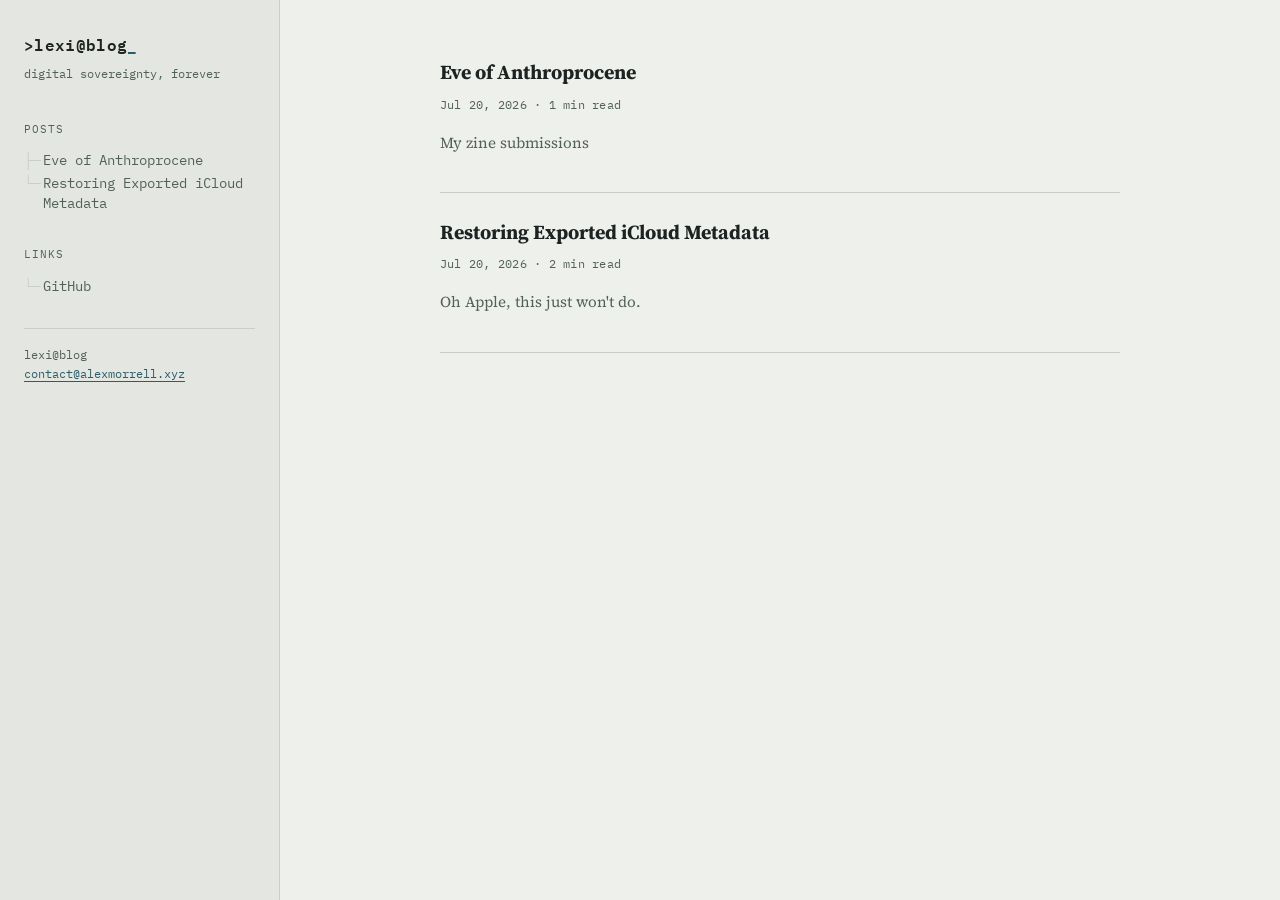
==== docs/index.html @ f2d98e7b "added forwarded site email to sidebar" ====
<!DOCTYPE html>
<html lang="en">
<head>
<meta charset="UTF-8">
<meta name="viewport" content="width=device-width, initial-scale=1.0">
<title>lexi@blog</title>
<meta name="description" content="digital sovereignty, forever">
<link rel="preconnect" href="https://fonts.googleapis.com">
<link href="https://fonts.googleapis.com/css2?family=IBM+Plex+Mono:wght@400;500;600&family=Source+Serif+4:opsz,wght@8..60,400;8..60,600&display=swap" rel="stylesheet">
<link rel="stylesheet" href="static/style.css">
</head>
<body>
<div class="scrim" id="scrim"></div>
<button class="nav-toggle" id="navToggle">&gt; cd ~<span class="cursor">_</span></button>
<div class="shell">
  <nav class="sidebar" id="sidebar">
    <div class="site-id">
      <a href="index.html">
        <div class="site-title">&gt;lexi@blog<span class="cursor">_</span> </div>
        <div class="site-tagline">digital sovereignty, forever</div>
      </a>
    </div>

<p class="nav-label">Posts</p>
<ul class="tree">
<li><a href="eve-of-anthroprocene.html">Eve of Anthroprocene</a></li><li><a href="restoring-exported-icloud-metadata.html">Restoring Exported iCloud Metadata</a></li></ul>

    <p class="nav-label">Links</p>
    <ul class="tree">
<li><a href="https://github.com/ascii-lexi">GitHub</a></li>    </ul>
    <div class="sidebar-footer">lexi@blog <br> <a href="mailto:contact@alexmorrell.xyz">contact@alexmorrell.xyz</a> </div>
  </nav>

  <main class="content">
    <div class="content-inner">
<ul class="post-list">
  <li>
    <h2 class="post-entry-title"><a href="eve-of-anthroprocene.html">Eve of Anthroprocene</a></h2>
    <div class="post-entry-meta">Jul 20, 2026 &middot; 1 min read</div>
    <div class="post-entry-excerpt"><p>My zine submissions</p></div>
  </li>
  <li>
    <h2 class="post-entry-title"><a href="restoring-exported-icloud-metadata.html">Restoring Exported iCloud Metadata</a></h2>
    <div class="post-entry-meta">Jul 20, 2026 &middot; 2 min read</div>
    <div class="post-entry-excerpt"><p>Oh Apple, this just won't do.</p></div>
  </li>
</ul>
    </div>
  </main>
</div>

<script src="static/nav.js"></script>
</body>
</html>
---- docs/static/style.css ----
/* =========================================================
   DESIGN TOKENS — change these six values to reskin the site
   ========================================================= */
:root {
  --bg:        #EEF0EC;   /* page background — cool paper grey */
  --surface:   #E4E7E1;   /* sidebar / card background, one step darker */
  --ink:       #1C2321;   /* primary text */
  --ink-soft:  #52605C;   /* secondary text, metadata */
  --line:      #C9CFC7;   /* hairline borders */
  --accent:    #2B5D6B;   /* links, active nav, headings accent */
  --accent-hot:#B23B3B;   /* hover / active state, used sparingly */

  --font-display: 'IBM Plex Mono', 'SFMono-Regular', Menlo, monospace;
  --font-body:    'Source Serif 4', Georgia, 'Times New Roman', serif;
  --font-mono:    'IBM Plex Mono', 'SFMono-Regular', Menlo, monospace;

  --sidebar-w: 280px;
  --content-max: 680px;
  --radius: 3px;
}

/* =========================================================
   RESET
   ========================================================= */
*, *::before, *::after { box-sizing: border-box; }
html { -webkit-text-size-adjust: 100%; }
body {
  margin: 0;
  background: var(--bg);
  color: var(--ink);
  font-family: var(--font-body);
  font-size: 18px;
  line-height: 1.65;
  -webkit-font-smoothing: antialiased;
}
img { max-width: 100%; display: block; }
a { color: var(--accent); text-decoration-thickness: 1px; text-underline-offset: 3px; }
a:hover, a:focus-visible { color: var(--accent-hot); }
:focus-visible { outline: 2px solid var(--accent-hot); outline-offset: 2px; }

/* =========================================================
   LAYOUT SHELL
   ========================================================= */
.shell {
  display: flex;
  min-height: 100vh;
}

/* ---------- Sidebar ---------- */
.sidebar {
  width: var(--sidebar-w);
  flex-shrink: 0;
  background: var(--surface);
  border-right: 1px solid var(--line);
  padding: 2rem 1.5rem;
  position: sticky;
  top: 0;
  height: 100vh;
  overflow-y: auto;
}
.site-id { margin-bottom: 2.25rem; }
.site-id a { text-decoration: none; color: var(--ink); }
.site-title {
  font-family: var(--font-display);
  font-weight: 600;
  font-size: 1rem;
  letter-spacing: 0.02em;
  display: flex;
  align-items: center;
  gap: 0px;
}
.site-title .cursor {
  color: var(--accent);
  animation: blink 1.1s steps(1) infinite;
}
@keyframes blink { 50% { opacity: 0; } }
.site-tagline {
  font-family: var(--font-mono);
  font-size: 0.75rem;
  color: var(--ink-soft);
  margin-top: 0.35rem;
}

.nav-label {
  font-family: var(--font-mono);
  font-size: 0.7rem;
  text-transform: uppercase;
  letter-spacing: 0.08em;
  color: var(--ink-soft);
  margin: 0 0 0.75rem;
}

/* directory-tree style nav (used for both post list and TOC) */
.tree { list-style: none; margin: 0 0 2rem; padding: 0; font-family: var(--font-mono); font-size: 0.85rem; }
.tree li { position: relative; padding-left: 1.4em; margin: 0.15em 0; line-height: 1.5; }
.tree li::before {
  content: "├─";
  position: absolute;
  left: 0;
  color: var(--line);
}
.tree li:last-child::before { content: "└─"; }
.tree a {
  color: var(--ink-soft);
  text-decoration: none;
  display: inline-block;
  transition: color 0.15s ease;
}
.tree a:hover, .tree a:focus-visible { color: var(--accent-hot); }
.tree a.active { color: var(--accent); font-weight: 600; }

/* nested TOC (h3 under h2) gets a second indent level */
.tree .tree { margin: 0.15em 0 0.15em 0; padding-left: 0.9em; }

.sidebar-footer {
  font-family: var(--font-mono);
  font-size: 0.72rem;
  color: var(--ink-soft);
  border-top: 1px solid var(--line);
  padding-top: 1rem;
  margin-top: auto;
}

/* mobile drawer toggle */
.nav-toggle { display: none; }

/* ---------- Main content ---------- */
.content {
  flex: 1;
  min-width: 0;
  padding: 3.5rem 2rem 6rem;
  display: flex;
  justify-content: center;
}
.content-inner { width: 100%; max-width: var(--content-max); }

/* Post index */
.post-list { list-style: none; margin: 0; padding: 0; }
.post-list li {
  padding: 1.4rem 0;
  border-bottom: 1px solid var(--line);
}
.post-list li:first-child { padding-top: 0; }
.post-entry-title { margin: 0 0 0.35rem; font-size: 1.25rem; }
.post-entry-title a { text-decoration: none; color: var(--ink); }
.post-entry-title a:hover { color: var(--accent-hot); }
.post-entry-meta {
  font-family: var(--font-mono);
  font-size: 0.75rem;
  color: var(--ink-soft);
  letter-spacing: 0.02em;
}
.post-entry-excerpt { margin: 0.5rem 0 0; color: var(--ink-soft); font-size: 0.95rem; }

/* Post page */
.post-meta {
  font-family: var(--font-mono);
  font-size: 0.78rem;
  color: var(--ink-soft);
  letter-spacing: 0.02em;
  margin-bottom: 0.5rem;
}
.post-meta .sep { margin: 0 0.5em; color: var(--line); }
h1.post-title {
  font-family: var(--font-display);
  font-size: 1.9rem;
  line-height: 1.25;
  margin: 0.2rem 0 2rem;
  color: var(--ink);
}

.post-body h2, .post-body h3, .post-body h4 {
  font-family: var(--font-display);
  color: var(--ink);
  line-height: 1.35;
  scroll-margin-top: 2rem;
}
.post-body h2 { font-size: 1.3rem; margin: 2.6rem 0 1rem; padding-top: 0.25rem; border-top: 1px solid var(--line); }
.post-body h3 { font-size: 1.05rem; margin: 1.8rem 0 0.75rem; color: var(--accent); }
.post-body p { margin: 0 0 1.2rem; }
.post-body ul, .post-body ol { margin: 0 0 1.2rem; padding-left: 1.4em; }
.post-body li { margin: 0.3em 0; }
.post-body blockquote {
  margin: 1.5rem 0;
  padding: 0.2rem 1.2rem;
  border-left: 3px solid var(--accent);
  color: var(--ink-soft);
  font-style: italic;
}
.post-body code {
  font-family: var(--font-mono);
  font-size: 0.85em;
  background: var(--surface);
  padding: 0.15em 0.4em;
  border-radius: var(--radius);
}
.post-body pre {
  background: var(--ink);
  color: #E8E6DE;
  padding: 1rem 1.2rem;
  border-radius: var(--radius);
  overflow-x: auto;
  margin: 1.5rem 0;
  font-size: 0.85rem;
  line-height: 1.55;
}
.post-body pre code { background: none; padding: 0; color: inherit; }
.post-body hr { border: none; border-top: 1px solid var(--line); margin: 2.5rem 0; }
.post-body a { text-underline-offset: 3px; }
.post-body img { border-radius: var(--radius); margin: 1.5rem 0; }
.post-body table { border-collapse: collapse; width: 100%; margin: 1.5rem 0; font-size: 0.9rem; }
.post-body th, .post-body td { border: 1px solid var(--line); padding: 0.5em 0.75em; text-align: left; }
.post-body th { font-family: var(--font-mono); background: var(--surface); }

.back-link {
  display: inline-block;
  margin-top: 3rem;
  font-family: var(--font-mono);
  font-size: 0.85rem;
  text-decoration: none;
  color: var(--ink-soft);
}
.back-link:hover { color: var(--accent-hot); }

/* =========================================================
   RESPONSIVE — mobile drawer
   ========================================================= */
@media (max-width: 860px) {
  .shell { display: block; }

  .nav-toggle {
    display: flex;
    align-items: center;
    gap: 0px;
    position: sticky;
    top: 0;
    z-index: 20;
    width: 100%;
    background: var(--surface);
    border: none;
    border-bottom: 1px solid var(--line);
    padding: 1rem 1.25rem;
    font-family: var(--font-display);
    font-size: 0.95rem;
    font-weight: 600;
    color: var(--ink);
    cursor: pointer;
  }
  .nav-toggle .cursor { color: var(--accent); animation: blink 1.1s steps(1) infinite; }
  .nav-toggle::after {
    content: "☰";
    margin-left: auto;
    font-size: 1.1rem;
    color: var(--ink-soft);
  }

  .sidebar {
    position: fixed;
    top: 0;
    left: 0;
    height: 100vh;
    width: min(85vw, 320px);
    transform: translateX(-100%);
    transition: transform 0.22s ease;
    z-index: 30;
    padding-top: 4.5rem;
  }
  .sidebar.open { transform: translateX(0); }

  .scrim {
    display: none;
    position: fixed;
    inset: 0;
    background: rgba(28, 35, 33, 0.35);
    z-index: 25;
  }
  .scrim.open { display: block; }

  .content { padding: 5.5rem 1.25rem 4rem; }
  h1.post-title { font-size: 1.55rem; }
}
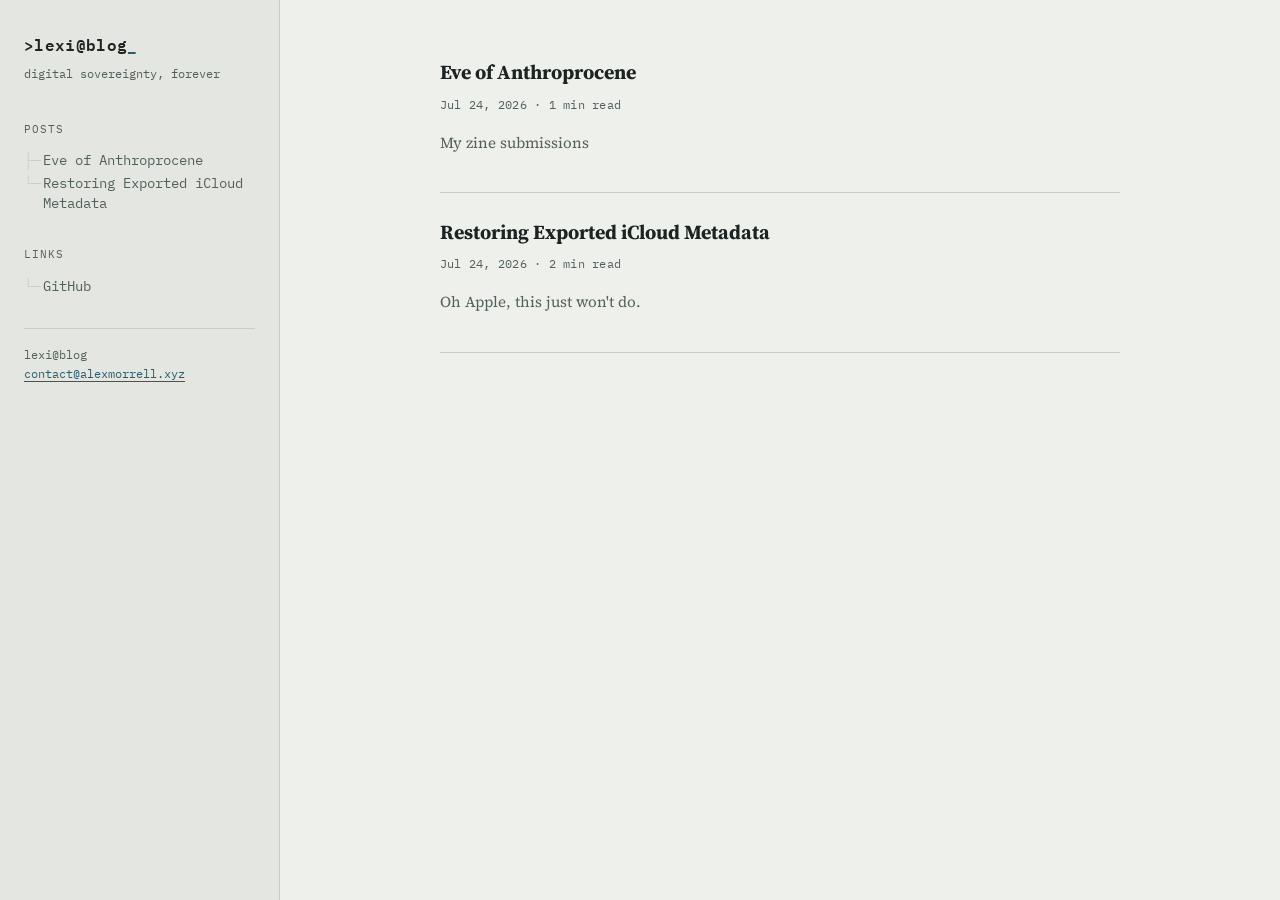
==== commit 541e2472: "changed dates" ====
--- a/docs/index.html
+++ b/docs/index.html
@@ -36,12 +36,12 @@
 <ul class="post-list">
   <li>
     <h2 class="post-entry-title"><a href="eve-of-anthroprocene.html">Eve of Anthroprocene</a></h2>
-    <div class="post-entry-meta">Jul 20, 2026 &middot; 1 min read</div>
+    <div class="post-entry-meta">Jul 24, 2026 &middot; 1 min read</div>
     <div class="post-entry-excerpt"><p>My zine submissions</p></div>
   </li>
   <li>
     <h2 class="post-entry-title"><a href="restoring-exported-icloud-metadata.html">Restoring Exported iCloud Metadata</a></h2>
-    <div class="post-entry-meta">Jul 20, 2026 &middot; 2 min read</div>
+    <div class="post-entry-meta">Jul 24, 2026 &middot; 2 min read</div>
     <div class="post-entry-excerpt"><p>Oh Apple, this just won't do.</p></div>
   </li>
 </ul>
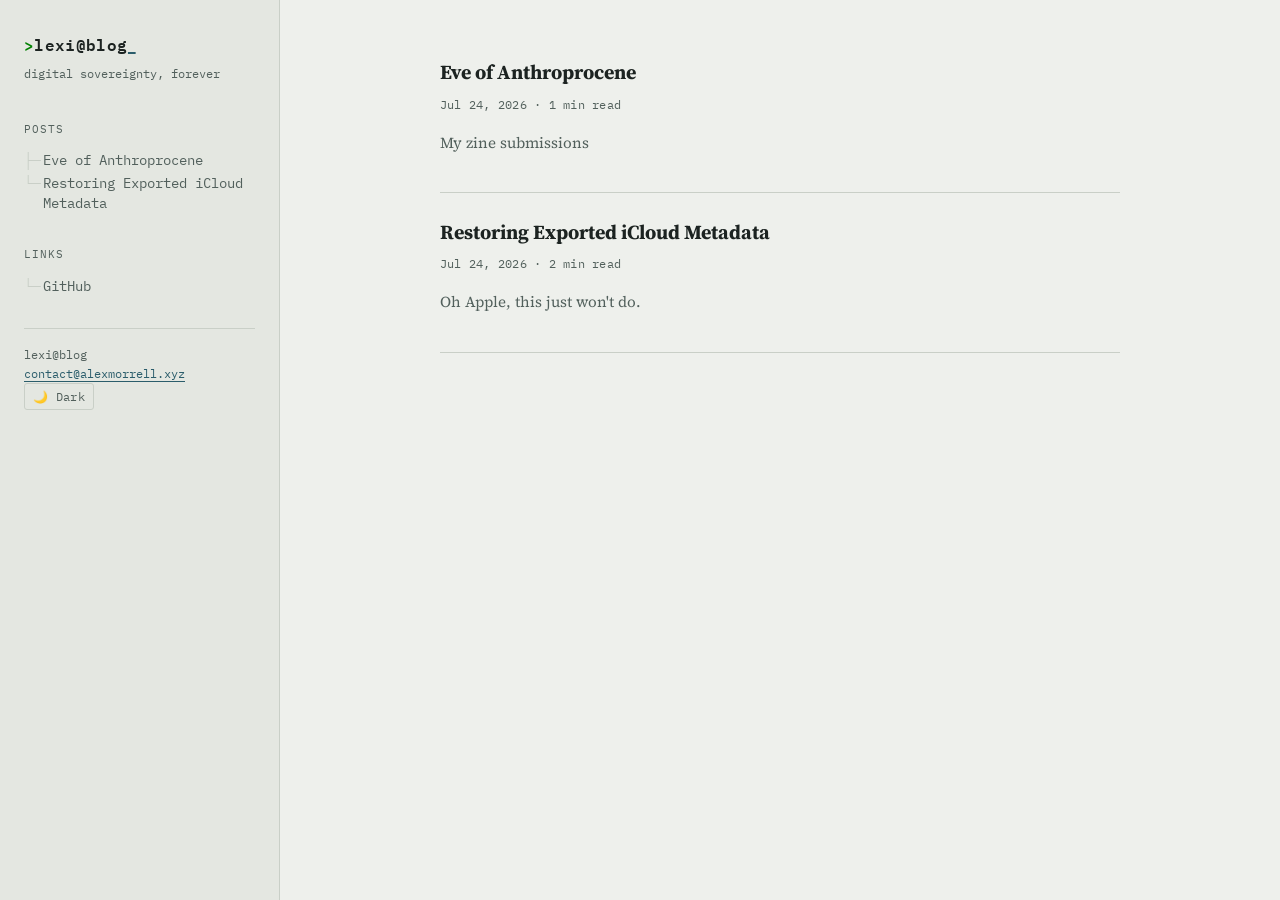
==== commit 664834b8: "added dark mode + made > green" ====
--- a/docs/index.html
+++ b/docs/index.html
@@ -7,16 +7,18 @@
 <meta name="description" content="digital sovereignty, forever">
 <link rel="preconnect" href="https://fonts.googleapis.com">
 <link href="https://fonts.googleapis.com/css2?family=IBM+Plex+Mono:wght@400;500;600&family=Source+Serif+4:opsz,wght@8..60,400;8..60,600&display=swap" rel="stylesheet">
-<link rel="stylesheet" href="static/style.css">
+<link rel="stylesheet" href="./static/style.css">
+<script src="./static/theme-toggle.js"></script>
+<link rel="icon" type="image/png" href="./static/favicon.png">
 </head>
 <body>
 <div class="scrim" id="scrim"></div>
-<button class="nav-toggle" id="navToggle">&gt; cd ~<span class="cursor">_</span></button>
+<button class="nav-toggle" id="navToggle"><span style="color: green">&gt;</span> cd ~<span class="cursor">_</span></button>
 <div class="shell">
   <nav class="sidebar" id="sidebar">
     <div class="site-id">
       <a href="index.html">
-        <div class="site-title">&gt;lexi@blog<span class="cursor">_</span> </div>
+        <div class="site-title"><span style="color: green">&gt;</span>lexi@blog<span class="cursor">_</span> </div>
         <div class="site-tagline">digital sovereignty, forever</div>
       </a>
     </div>
@@ -28,7 +30,8 @@
     <p class="nav-label">Links</p>
     <ul class="tree">
 <li><a href="https://github.com/ascii-lexi">GitHub</a></li>    </ul>
-    <div class="sidebar-footer">lexi@blog <br> <a href="mailto:contact@alexmorrell.xyz">contact@alexmorrell.xyz</a> </div>
+    <div class="sidebar-footer">lexi@blog <br> <a href="mailto:contact@alexmorrell.xyz">contact@alexmorrell.xyz</a> <br>
+    <button id="theme-toggle" class="theme-toggle" aria-label="Toggle dark mode">🌙 Dark</button></div>
   </nav>
 
   <main class="content">
--- a/docs/static/style.css
+++ b/docs/static/style.css
@@ -10,6 +10,9 @@
   --accent:    #2B5D6B;   /* links, active nav, headings accent */
   --accent-hot:#B23B3B;   /* hover / active state, used sparingly */
 
+  --pre-bg:    #1C2321;   /* code block background — separate from --ink so it doesn't flip in dark mode */
+  --pre-ink:   #E8E6DE;   /* code block text */
+
   --font-display: 'IBM Plex Mono', 'SFMono-Regular', Menlo, monospace;
   --font-body:    'Source Serif 4', Georgia, 'Times New Roman', serif;
   --font-mono:    'IBM Plex Mono', 'SFMono-Regular', Menlo, monospace;
@@ -17,6 +20,22 @@
   --sidebar-w: 280px;
   --content-max: 680px;
   --radius: 3px;
+}
+
+/* =========================================================
+   DARK THEME — applied via [data-theme="dark"] on <html>
+   ========================================================= */
+[data-theme="dark"] {
+  --bg:        #181B19;
+  --surface:   #21251F;
+  --ink:       #E6E8E3;
+  --ink-soft:  #8D988F;
+  --line:      #333A34;
+  --accent:    #7FB3C3;
+  --accent-hot:#E08A6E;
+
+  --pre-bg:    #0F1210;
+  --pre-ink:   #E6E8E3;
 }
 
 /* =========================================================
@@ -32,6 +51,7 @@
   font-size: 18px;
   line-height: 1.65;
   -webkit-font-smoothing: antialiased;
+  transition: background-color 0.2s ease, color 0.2s ease;
 }
 img { max-width: 100%; display: block; }
 a { color: var(--accent); text-decoration-thickness: 1px; text-underline-offset: 3px; }
@@ -57,6 +77,7 @@
   top: 0;
   height: 100vh;
   overflow-y: auto;
+  transition: background-color 0.2s ease, border-color 0.2s ease;
 }
 .site-id { margin-bottom: 2.25rem; }
 .site-id a { text-decoration: none; color: var(--ink); }
@@ -121,6 +142,28 @@
   margin-top: auto;
 }
 
+/* ---------- Theme toggle ---------- */
+.theme-toggle {
+  display: inline-flex;
+  align-items: center;
+  gap: 0.4em;
+  font-family: var(--font-mono);
+  font-size: 0.75rem;
+  letter-spacing: 0.02em;
+  color: var(--ink-soft);
+  background: none;
+  border: 1px solid var(--line);
+  border-radius: var(--radius);
+  padding: 0.4em 0.7em;
+  cursor: pointer;
+  transition: color 0.15s ease, border-color 0.15s ease;
+}
+.theme-toggle:hover,
+.theme-toggle:focus-visible {
+  color: var(--accent-hot);
+  border-color: var(--accent-hot);
+}
+
 /* mobile drawer toggle */
 .nav-toggle { display: none; }
 
@@ -195,8 +238,8 @@
   border-radius: var(--radius);
 }
 .post-body pre {
-  background: var(--ink);
-  color: #E8E6DE;
+  background: var(--pre-bg);
+  color: var(--pre-ink);
   padding: 1rem 1.2rem;
   border-radius: var(--radius);
   overflow-x: auto;
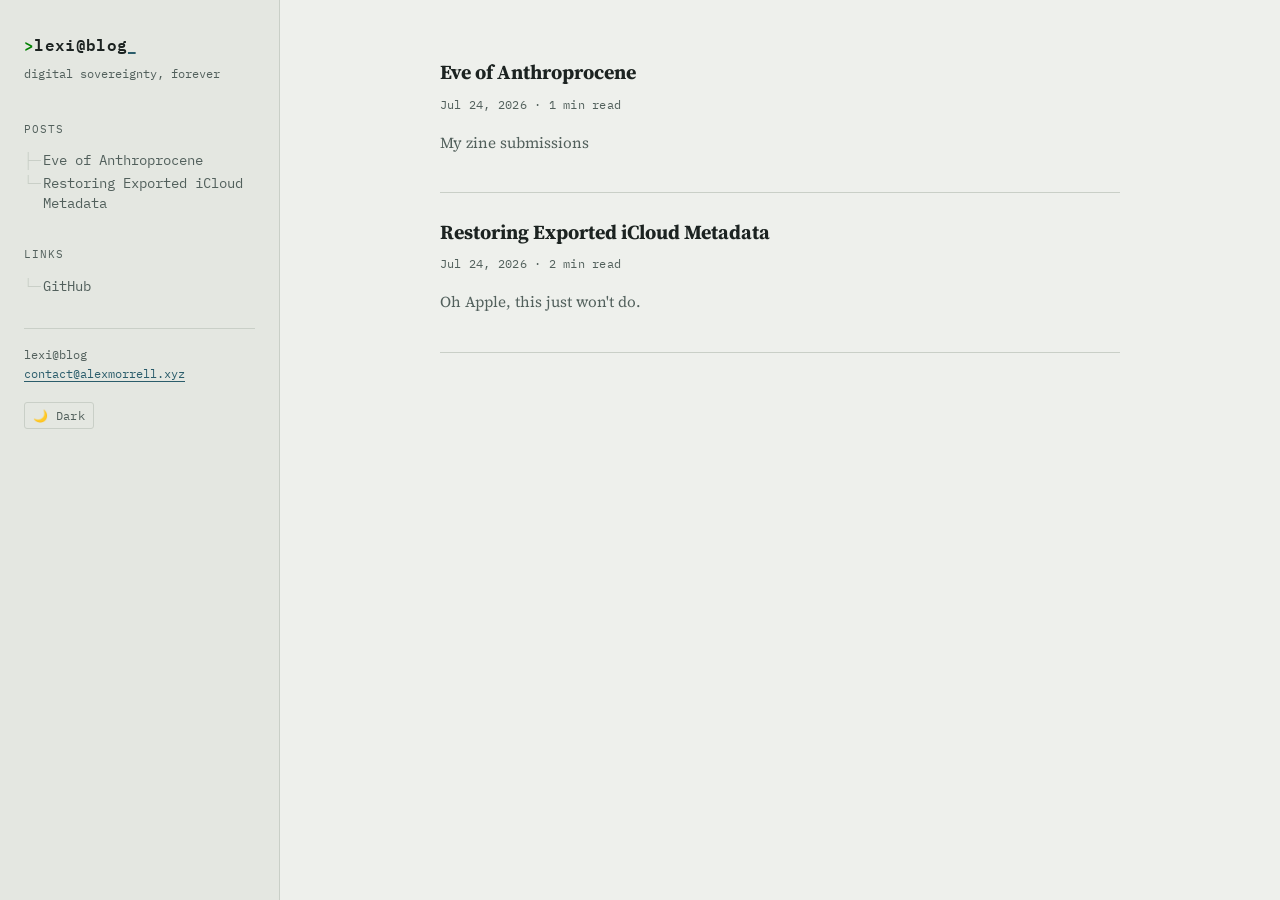
==== commit 301aa3f6: "changed button spacing" ====
--- a/docs/index.html
+++ b/docs/index.html
@@ -30,7 +30,7 @@
     <p class="nav-label">Links</p>
     <ul class="tree">
 <li><a href="https://github.com/ascii-lexi">GitHub</a></li>    </ul>
-    <div class="sidebar-footer">lexi@blog <br> <a href="mailto:contact@alexmorrell.xyz">contact@alexmorrell.xyz</a> <br>
+    <div class="sidebar-footer">lexi@blog <br> <a href="mailto:contact@alexmorrell.xyz">contact@alexmorrell.xyz</a> <br> <br>
     <button id="theme-toggle" class="theme-toggle" aria-label="Toggle dark mode">🌙 Dark</button></div>
   </nav>
 
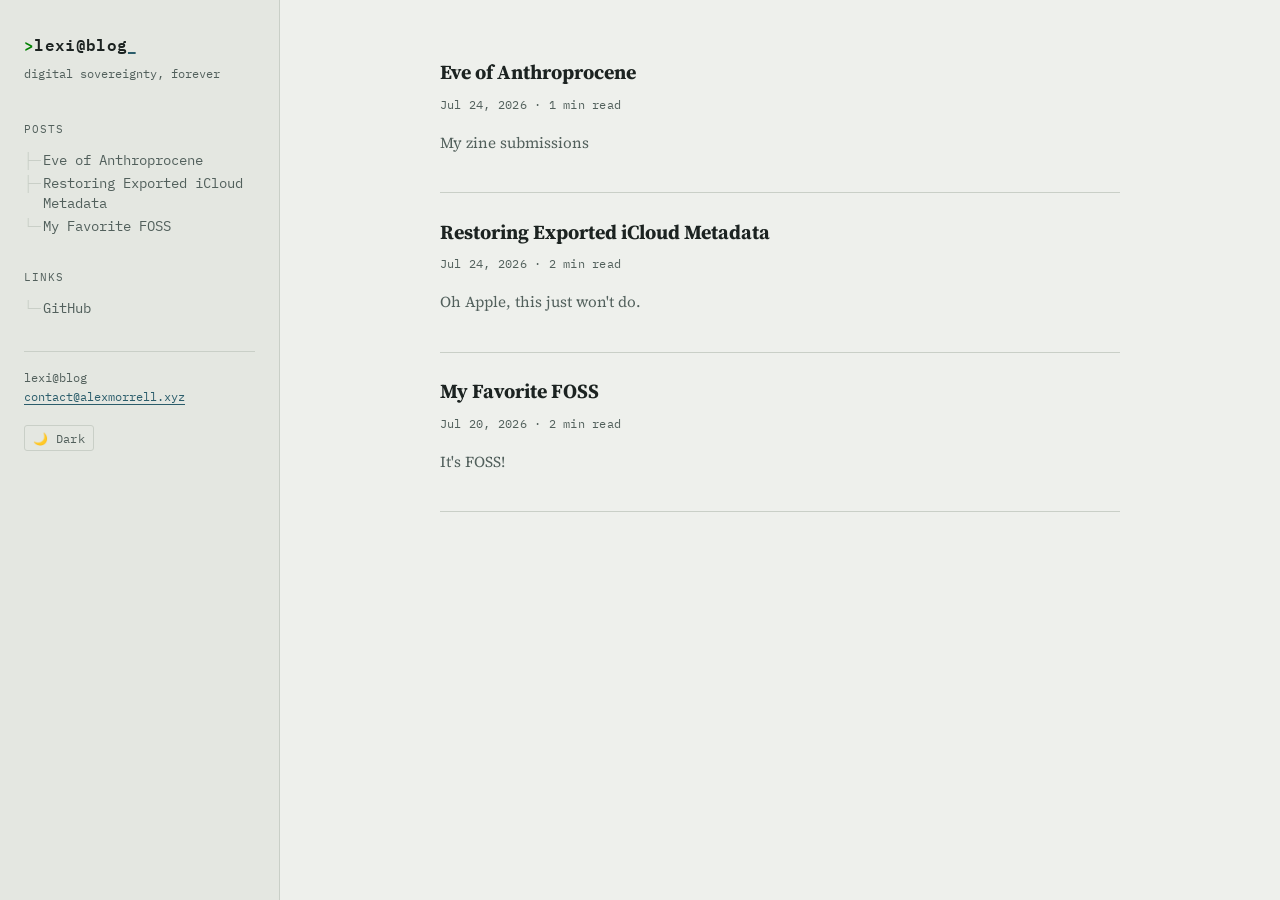
==== commit e8e90bf2: "published My Favorite FOSS" ====
--- a/docs/index.html
+++ b/docs/index.html
@@ -25,7 +25,7 @@
 
 <p class="nav-label">Posts</p>
 <ul class="tree">
-<li><a href="eve-of-anthroprocene.html">Eve of Anthroprocene</a></li><li><a href="restoring-exported-icloud-metadata.html">Restoring Exported iCloud Metadata</a></li></ul>
+<li><a href="eve-of-anthroprocene.html">Eve of Anthroprocene</a></li><li><a href="restoring-exported-icloud-metadata.html">Restoring Exported iCloud Metadata</a></li><li><a href="my-favorite-foss.html">My Favorite FOSS</a></li></ul>
 
     <p class="nav-label">Links</p>
     <ul class="tree">
@@ -47,6 +47,11 @@
     <div class="post-entry-meta">Jul 24, 2026 &middot; 2 min read</div>
     <div class="post-entry-excerpt"><p>Oh Apple, this just won't do.</p></div>
   </li>
+  <li>
+    <h2 class="post-entry-title"><a href="my-favorite-foss.html">My Favorite FOSS</a></h2>
+    <div class="post-entry-meta">Jul 20, 2026 &middot; 2 min read</div>
+    <div class="post-entry-excerpt"><p>It's FOSS!</p></div>
+  </li>
 </ul>
     </div>
   </main>
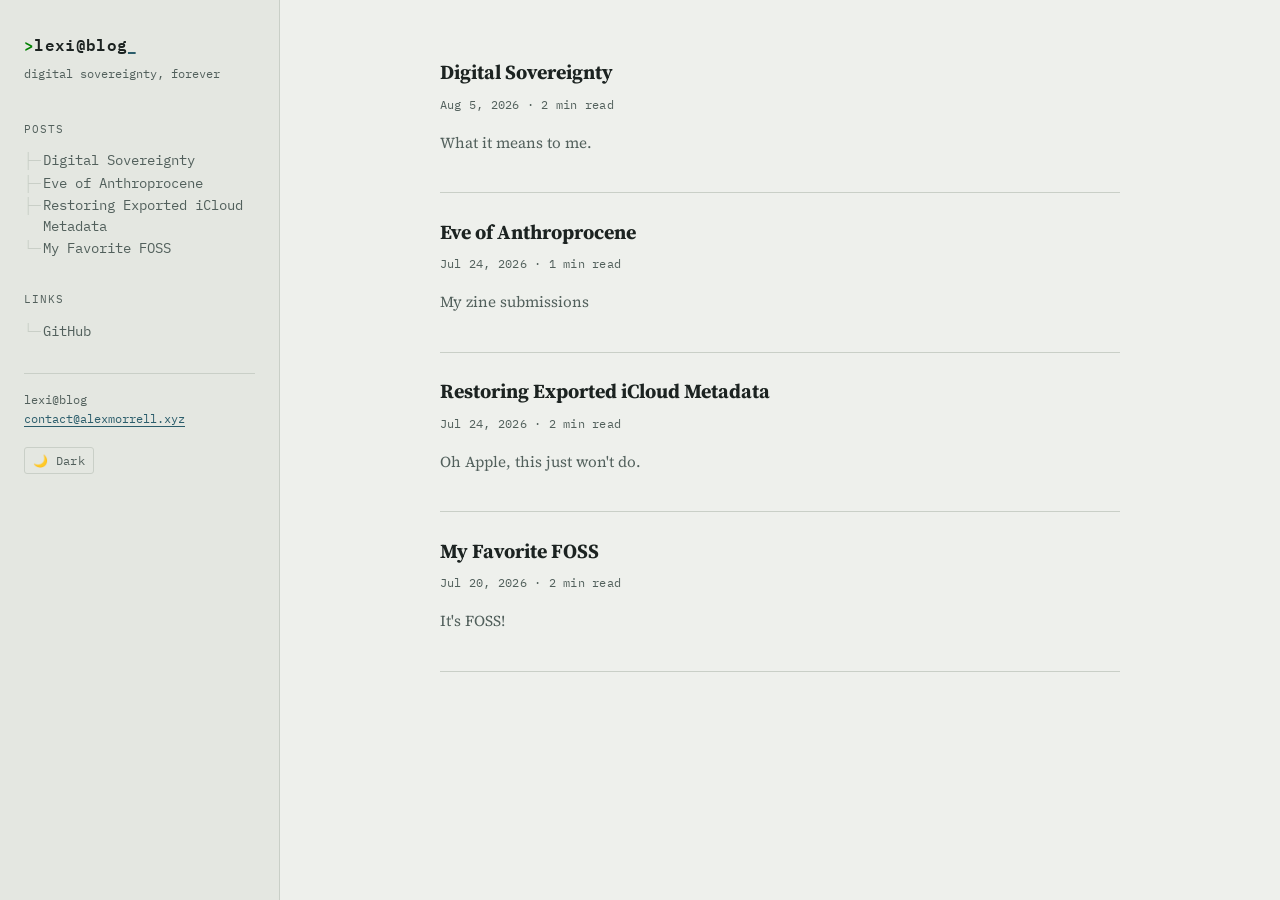
==== commit a01a8407: "added new post, edited fav softwear, put favicon in root" ====
--- a/docs/index.html
+++ b/docs/index.html
@@ -25,7 +25,7 @@
 
 <p class="nav-label">Posts</p>
 <ul class="tree">
-<li><a href="eve-of-anthroprocene.html">Eve of Anthroprocene</a></li><li><a href="restoring-exported-icloud-metadata.html">Restoring Exported iCloud Metadata</a></li><li><a href="my-favorite-foss.html">My Favorite FOSS</a></li></ul>
+<li><a href="digital-sovereignty.html">Digital Sovereignty</a></li><li><a href="eve-of-anthroprocene.html">Eve of Anthroprocene</a></li><li><a href="restoring-exported-icloud-metadata.html">Restoring Exported iCloud Metadata</a></li><li><a href="my-favorite-foss.html">My Favorite FOSS</a></li></ul>
 
     <p class="nav-label">Links</p>
     <ul class="tree">
@@ -37,6 +37,11 @@
   <main class="content">
     <div class="content-inner">
 <ul class="post-list">
+  <li>
+    <h2 class="post-entry-title"><a href="digital-sovereignty.html">Digital Sovereignty</a></h2>
+    <div class="post-entry-meta">Aug 5, 2026 &middot; 2 min read</div>
+    <div class="post-entry-excerpt"><p>What it means to me.</p></div>
+  </li>
   <li>
     <h2 class="post-entry-title"><a href="eve-of-anthroprocene.html">Eve of Anthroprocene</a></h2>
     <div class="post-entry-meta">Jul 24, 2026 &middot; 1 min read</div>
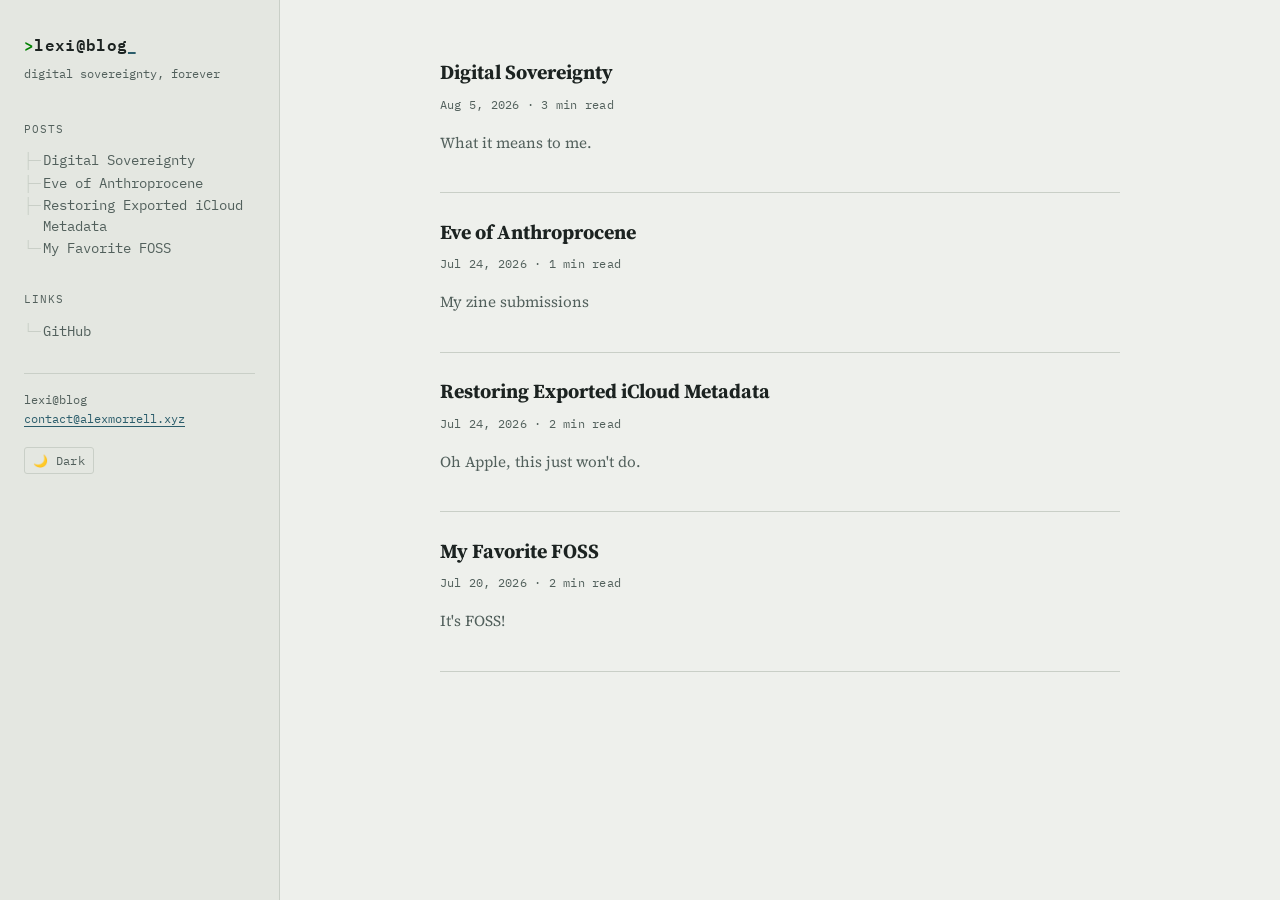
==== commit 9af2e29d: "edited Digital Sovereignty" ====
--- a/docs/index.html
+++ b/docs/index.html
@@ -39,7 +39,7 @@
 <ul class="post-list">
   <li>
     <h2 class="post-entry-title"><a href="digital-sovereignty.html">Digital Sovereignty</a></h2>
-    <div class="post-entry-meta">Aug 5, 2026 &middot; 2 min read</div>
+    <div class="post-entry-meta">Aug 5, 2026 &middot; 3 min read</div>
     <div class="post-entry-excerpt"><p>What it means to me.</p></div>
   </li>
   <li>
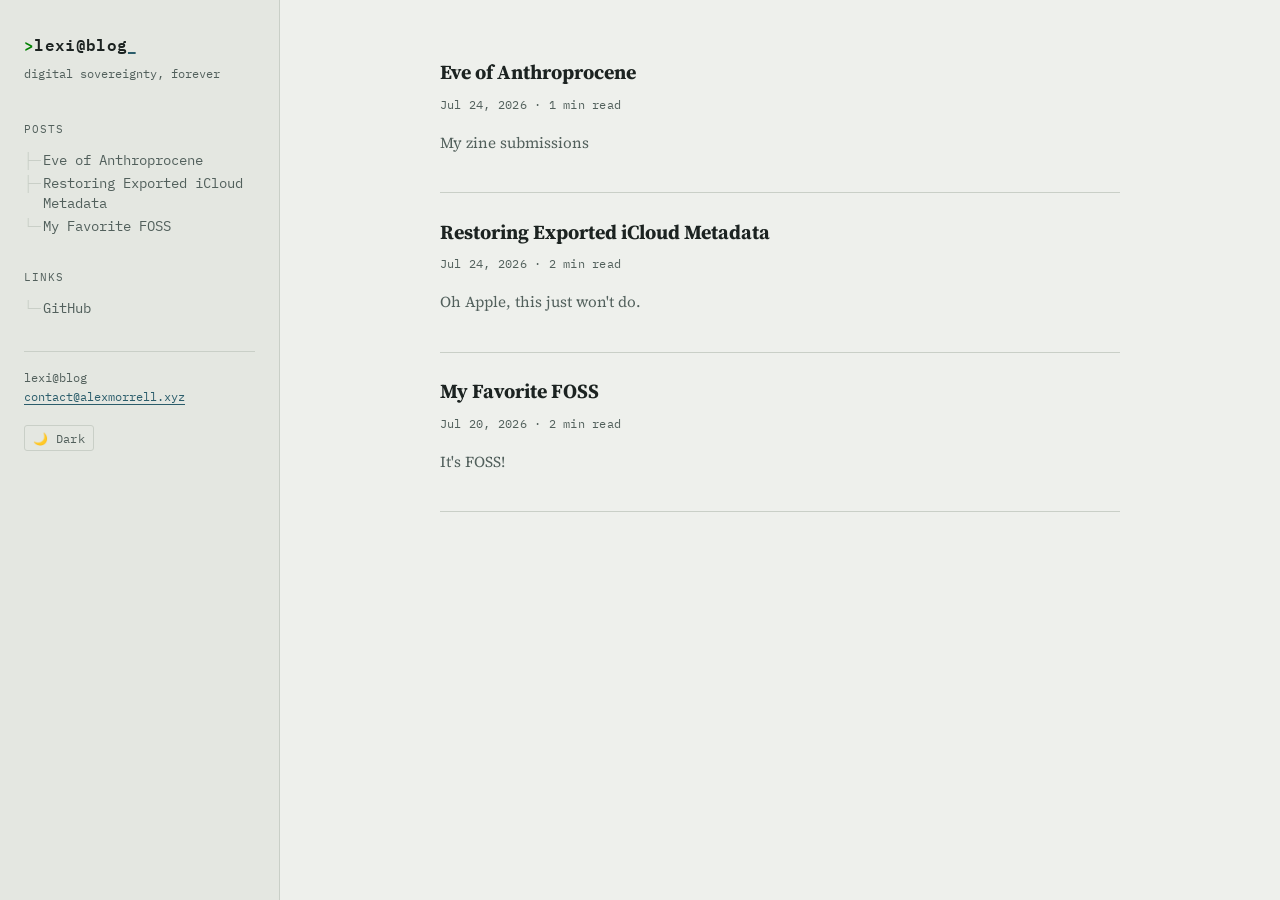
==== commit b58cdb59: "took down digital sov, editied fav software" ====
--- a/docs/index.html
+++ b/docs/index.html
@@ -25,7 +25,7 @@
 
 <p class="nav-label">Posts</p>
 <ul class="tree">
-<li><a href="digital-sovereignty.html">Digital Sovereignty</a></li><li><a href="eve-of-anthroprocene.html">Eve of Anthroprocene</a></li><li><a href="restoring-exported-icloud-metadata.html">Restoring Exported iCloud Metadata</a></li><li><a href="my-favorite-foss.html">My Favorite FOSS</a></li></ul>
+<li><a href="eve-of-anthroprocene.html">Eve of Anthroprocene</a></li><li><a href="restoring-exported-icloud-metadata.html">Restoring Exported iCloud Metadata</a></li><li><a href="my-favorite-foss.html">My Favorite FOSS</a></li></ul>
 
     <p class="nav-label">Links</p>
     <ul class="tree">
@@ -37,11 +37,6 @@
   <main class="content">
     <div class="content-inner">
 <ul class="post-list">
-  <li>
-    <h2 class="post-entry-title"><a href="digital-sovereignty.html">Digital Sovereignty</a></h2>
-    <div class="post-entry-meta">Aug 5, 2026 &middot; 3 min read</div>
-    <div class="post-entry-excerpt"><p>What it means to me.</p></div>
-  </li>
   <li>
     <h2 class="post-entry-title"><a href="eve-of-anthroprocene.html">Eve of Anthroprocene</a></h2>
     <div class="post-entry-meta">Jul 24, 2026 &middot; 1 min read</div>
